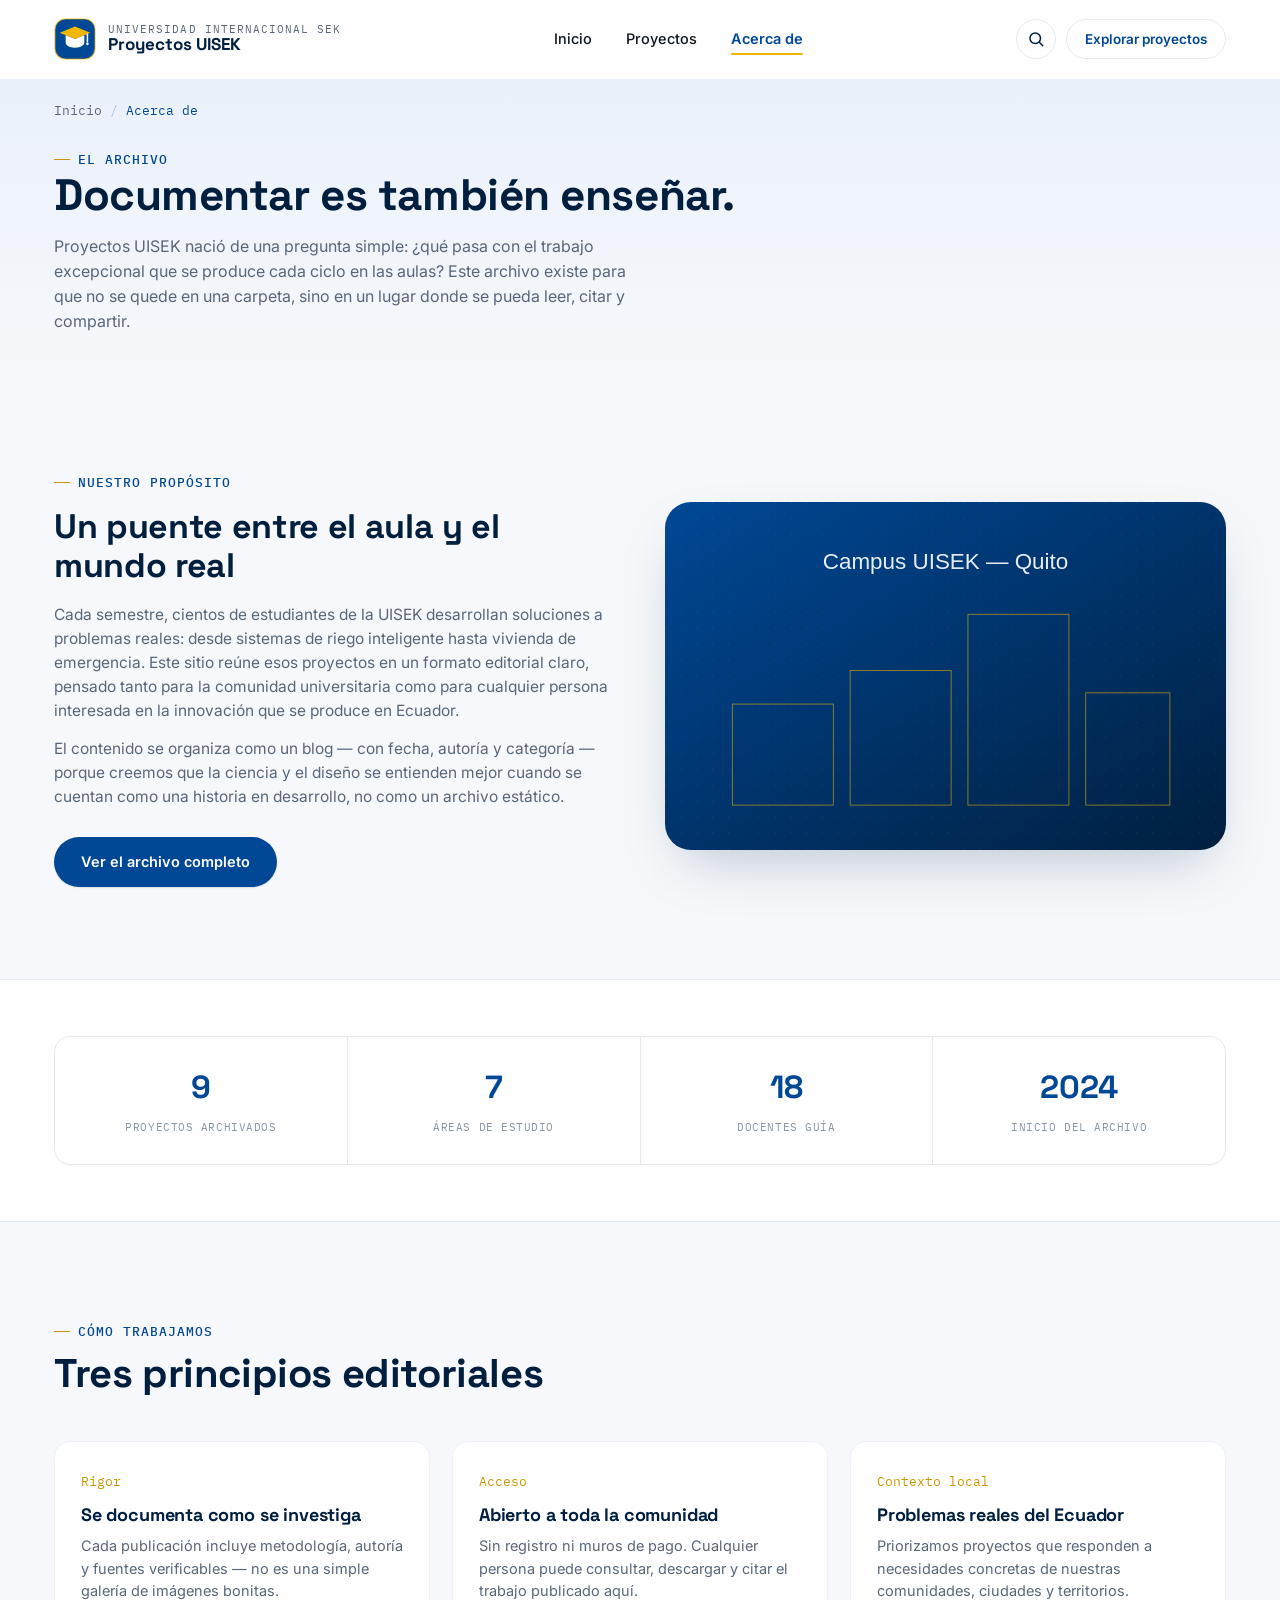
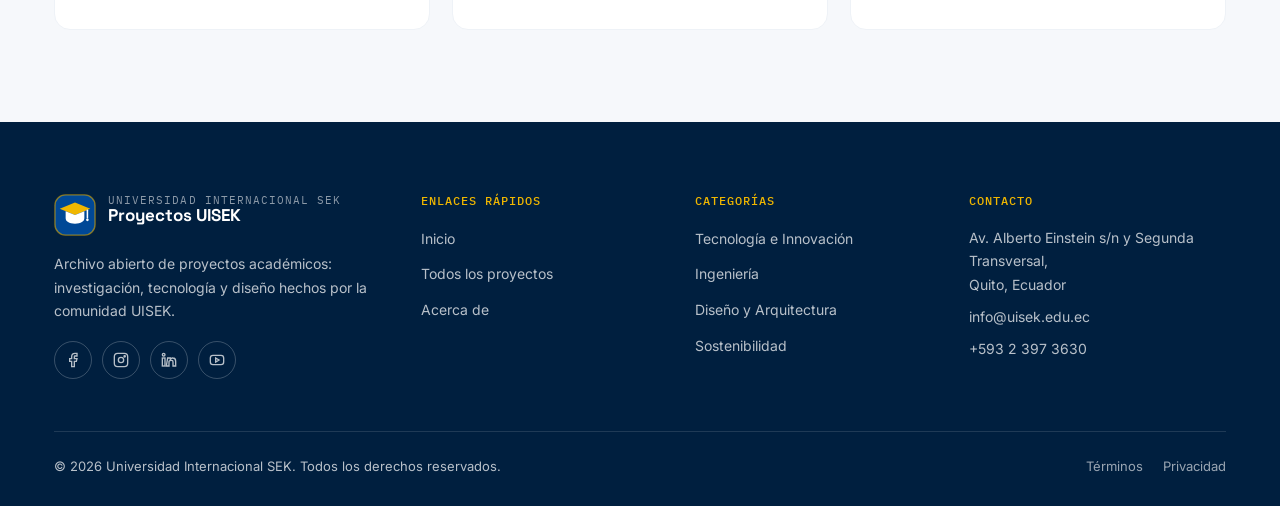
==== acerca.html @ 7deb1e03 "first commit" ====
<!DOCTYPE html>
<html lang="es">
<head>
<meta charset="UTF-8">
<meta name="viewport" content="width=device-width, initial-scale=1.0">
<title>Acerca de — Proyectos UISEK</title>
<meta name="description" content="Conoce el propósito del archivo de proyectos académicos de la Universidad Internacional SEK.">
<link rel="icon" href="assets/icons/logo-uisek.svg" type="image/svg+xml">
<link rel="stylesheet" href="css/styles.css">
</head>
<body data-page="acerca">

<header class="site-header">
  <div class="container header-inner">
    <a class="brand" href="index.html">
      <img src="assets/icons/logo-uisek.svg" alt="Universidad Internacional SEK">
      <span class="brand-text">
        <span class="uni">Universidad Internacional SEK</span>
        <span class="site">Proyectos UISEK</span>
      </span>
    </a>
    <nav class="main-nav" aria-label="Navegación principal">
      <a href="index.html" data-page="inicio">Inicio</a>
      <a href="proyectos.html" data-page="proyectos">Proyectos</a>
      <a href="acerca.html" data-page="acerca">Acerca de</a>
      <!-- <a href="contacto.html" data-page="contacto">Contacto</a> -->
    </nav>
    <div class="header-actions">
      <button class="icon-btn search-toggle" aria-label="Buscar proyectos">
        <svg viewBox="0 0 24 24" fill="none" stroke="currentColor" stroke-width="2" stroke-linecap="round" stroke-linejoin="round"><circle cx="11" cy="11" r="7"/><path d="m21 21-4.3-4.3"/></svg>
      </button>
      <a class="btn btn-outline btn-sm" href="proyectos.html">Explorar proyectos</a>
      <button class="nav-toggle" aria-label="Abrir menú" aria-expanded="false"><span></span><span></span><span></span></button>
    </div>
  </div>
  <div class="search-flyout">
    <div class="container">
      <form>
        <div class="search-field">
          <svg viewBox="0 0 24 24" fill="none" stroke="currentColor" stroke-width="2" stroke-linecap="round" stroke-linejoin="round"><circle cx="11" cy="11" r="7"/><path d="m21 21-4.3-4.3"/></svg>
          <input type="search" placeholder="Buscar proyectos, categorías, autores…" aria-label="Buscar proyectos">
          <span class="search-hint">Enter ↵</span>
        </div>
      </form>
    </div>
  </div>
</header>

<!-- <div class="mobile-drawer" aria-label="Menú móvil">
  <a href="index.html" data-page="inicio">Inicio</a>
  <a href="proyectos.html" data-page="proyectos">Proyectos</a>
  <a href="acerca.html" data-page="acerca">Acerca de</a>
  <a href="contacto.html" data-page="contacto">Contacto</a>
  <a class="btn btn-primary btn-block" href="proyectos.html">Explorar proyectos</a>
</div> -->

<main>
  <section class="page-hero">
    <div class="container">
      <nav class="breadcrumb"><a href="index.html">Inicio</a><span class="sep">/</span><span class="current">Acerca de</span></nav>
      <span class="eyebrow">El archivo</span>
      <h1>Documentar es también enseñar.</h1>
      <p>Proyectos UISEK nació de una pregunta simple: ¿qué pasa con el trabajo excepcional que se produce cada ciclo en las aulas? Este archivo existe para que no se quede en una carpeta, sino en un lugar donde se pueda leer, citar y compartir.</p>
    </div>
  </section>

  <section class="section">
    <div class="container about-hero">
      <div>
        <span class="eyebrow">Nuestro propósito</span>
        <h2 style="font-size: clamp(26px,3vw,34px); margin-top:14px;">Un puente entre el aula y el mundo real</h2>
        <p style="color:var(--slate); margin-top:18px; font-size:15.5px;">Cada semestre, cientos de estudiantes de la UISEK desarrollan soluciones a problemas reales: desde sistemas de riego inteligente hasta vivienda de emergencia. Este sitio reúne esos proyectos en un formato editorial claro, pensado tanto para la comunidad universitaria como para cualquier persona interesada en la innovación que se produce en Ecuador.</p>
        <p style="color:var(--slate); margin-top:14px; font-size:15.5px;">El contenido se organiza como un blog — con fecha, autoría y categoría — porque creemos que la ciencia y el diseño se entienden mejor cuando se cuentan como una historia en desarrollo, no como un archivo estático.</p>
        <div class="hero-actions" style="margin-top:28px;">
          <a class="btn btn-primary" href="proyectos.html">Ver el archivo completo</a>
          <!-- <a class="btn btn-outline" href="contacto.html">Publicar un proyecto</a> -->
        </div>
      </div>
      <img src="assets/img/about-campus.svg" alt="Ilustración del campus de la Universidad Internacional SEK en Quito">
    </div>
  </section>

  <section class="section section--tight" style="background:#fff; border-top:1px solid var(--line); border-bottom:1px solid var(--line);">
    <div class="container">
      <div class="stat-strip">
        <div><strong id="ac-total">—</strong><span>Proyectos archivados</span></div>
        <div><strong id="ac-categorias">—</strong><span>Áreas de estudio</span></div>
        <div><strong>18</strong><span>Docentes guía</span></div>
        <div><strong>2024</strong><span>Inicio del archivo</span></div>
      </div>
    </div>
  </section>

  <section class="section">
    <div class="container">
      <div class="section-head">
        <div>
          <span class="eyebrow">Cómo trabajamos</span>
          <h2>Tres principios editoriales</h2>
        </div>
      </div>
      <div class="value-grid">
        <div class="value-card">
          <span class="num">Rigor</span>
          <h3>Se documenta como se investiga</h3>
          <p>Cada publicación incluye metodología, autoría y fuentes verificables — no es una simple galería de imágenes bonitas.</p>
        </div>
        <div class="value-card">
          <span class="num">Acceso</span>
          <h3>Abierto a toda la comunidad</h3>
          <p>Sin registro ni muros de pago. Cualquier persona puede consultar, descargar y citar el trabajo publicado aquí.</p>
        </div>
        <div class="value-card">
          <span class="num">Contexto local</span>
          <h3>Problemas reales del Ecuador</h3>
          <p>Priorizamos proyectos que responden a necesidades concretas de nuestras comunidades, ciudades y territorios.</p>
        </div>
      </div>
    </div>
  </section>

  <!-- <section class="section section--tight">
    <div class="container">
      <div class="cta-band">
        <div>
          <h2>¿Eres docente y quieres postular el trabajo de tu curso?</h2>
          <p>Escríbenos con el nombre del proyecto, la carrera y un breve resumen. Nuestro equipo editorial se pondrá en contacto contigo.</p>
        </div>
        <a class="btn btn-accent" href="contacto.html">Ir a contacto <svg viewBox="0 0 24 24" fill="none" stroke="currentColor" stroke-width="2" stroke-linecap="round" stroke-linejoin="round"><path d="M5 12h14M13 6l6 6-6 6"/></svg></a>
      </div>
    </div>
  </section> -->
</main>

<footer class="site-footer">
  <div class="container">
    <div class="footer-grid">
      <div class="footer-col">
        <div class="footer-brand">
          <img src="assets/icons/logo-uisek.svg" alt="Universidad Internacional SEK" width="42" height="42">
          <span class="brand-text">
            <span class="uni">Universidad Internacional SEK</span>
            <span class="site">Proyectos UISEK</span>
          </span>
        </div>
        <p>Archivo abierto de proyectos académicos: investigación, tecnología y diseño hechos por la comunidad UISEK.</p>
        <div class="social-row">
          <a href="#" aria-label="Facebook"><svg viewBox="0 0 24 24" fill="none" stroke="currentColor" stroke-width="2"><path d="M18 2h-3a5 5 0 0 0-5 5v3H7v4h3v8h4v-8h3l1-4h-4V7a1 1 0 0 1 1-1h3z"/></svg></a>
          <a href="#" aria-label="Instagram"><svg viewBox="0 0 24 24" fill="none" stroke="currentColor" stroke-width="2"><rect x="2" y="2" width="20" height="20" rx="5"/><circle cx="12" cy="12" r="4"/><circle cx="17.5" cy="6.5" r="1"/></svg></a>
          <a href="#" aria-label="LinkedIn"><svg viewBox="0 0 24 24" fill="none" stroke="currentColor" stroke-width="2"><rect x="2" y="9" width="4" height="12"/><circle cx="4" cy="4" r="2"/><path d="M10 9h4v2a4 4 0 0 1 4-2c3 0 4 2 4 5v7h-4v-6c0-1.5-.5-2.5-2-2.5S12 12.5 12 14v7h-4z"/></svg></a>
          <a href="#" aria-label="YouTube"><svg viewBox="0 0 24 24" fill="none" stroke="currentColor" stroke-width="2"><rect x="2" y="5" width="20" height="14" rx="4"/><path d="M10 9l5 3-5 3z"/></svg></a>
        </div>
      </div>
      <div class="footer-col">
        <h4>Enlaces rápidos</h4>
        <ul>
          <li><a href="index.html">Inicio</a></li>
          <li><a href="proyectos.html">Todos los proyectos</a></li>
          <li><a href="acerca.html">Acerca de</a></li>
          <!-- <li><a href="contacto.html">Contacto</a></li> -->
        </ul>
      </div>
      <div class="footer-col">
        <h4>Categorías</h4>
        <ul>
          <li><a href="proyectos.html?categoria=tecnologia">Tecnología e Innovación</a></li>
          <li><a href="proyectos.html?categoria=ingenieria">Ingeniería</a></li>
          <li><a href="proyectos.html?categoria=diseno">Diseño y Arquitectura</a></li>
          <li><a href="proyectos.html?categoria=sostenibilidad">Sostenibilidad</a></li>
        </ul>
      </div>
      <div class="footer-col">
        <h4>Contacto</h4>
        <p>Av. Alberto Einstein s/n y Segunda Transversal,<br>Quito, Ecuador</p>
        <p>info@uisek.edu.ec</p>
        <p>+593 2 397 3630</p>
      </div>
    </div>
    <div class="footer-bottom">
      <span>© <span class="current-year">2026</span> Universidad Internacional SEK. Todos los derechos reservados.</span>
      <div class="footer-legal">
        <a href="#">Términos</a>
        <a href="#">Privacidad</a>
      </div>
    </div>
  </div>
</footer>

<script src="js/utils.js"></script>
<script src="js/layout.js"></script>
<script>
(async function(){
  try{
    const [proyectos, categorias] = await Promise.all([cargarDatos('proyectos'), cargarDatos('categorias')]);
    document.getElementById('ac-total').textContent = proyectos.length;
    document.getElementById('ac-categorias').textContent = categorias.length;
  }catch(e){ console.error(e); }
})();
</script>
</body>
</html>
---- css/styles.css ----
/* ==========================================================================
   UISEK · Blog de Proyectos — Sistema de diseño
   ========================================================================== */

@import url('https://fonts.googleapis.com/css2?family=Space+Grotesk:wght@500;600;700&family=Inter:wght@400;500;600;700&family=IBM+Plex+Mono:wght@400;500&display=swap');

:root{
  /* Color institucional */
  --blue:        #004896;
  --blue-dark:   #00305e;
  --blue-darker: #001f3f;
  --blue-tint:   #eaf1fb;
  --blue-tint-2: #dbe8fa;
  --yellow:      #f0b700;
  --yellow-dark: #c99600;

  /* Neutros */
  --ink:      #10161d;
  --slate:    #59677a;
  --slate-2:  #8896a6;
  --line:     #e4e9f0;
  --line-2:   #eef2f7;
  --bg:       #f6f8fb;
  --surface:  #ffffff;

  /* Tipografía */
  --font-display: 'Space Grotesk', 'Segoe UI', sans-serif;
  --font-body: 'Inter', 'Segoe UI', sans-serif;
  --font-mono: 'IBM Plex Mono', ui-monospace, monospace;

  /* Layout */
  --container: 1220px;
  --radius-sm: 10px;
  --radius: 16px;
  --radius-lg: 26px;
  --header-h: 78px;

  /* Sombras */
  --shadow-sm: 0 1px 2px rgba(16,22,29,0.06), 0 1px 1px rgba(16,22,29,0.04);
  --shadow-md: 0 10px 30px -12px rgba(0,42,87,0.18);
  --shadow-lg: 0 24px 60px -20px rgba(0,42,87,0.28);

  --ease: cubic-bezier(.22,.68,0,1);
}

/* ---------- Reset ---------- */
*, *::before, *::after{ box-sizing: border-box; }
html{ scroll-behavior: smooth; }
body{
  margin:0;
  font-family: var(--font-body);
  color: var(--ink);
  background: var(--bg);
  -webkit-font-smoothing: antialiased;
  line-height: 1.55;
}
img{ max-width:100%; display:block; }
a{ color: inherit; text-decoration:none; }
ul{ margin:0; padding:0; list-style:none; }
button{ font-family:inherit; cursor:pointer; }
h1,h2,h3,h4{
  font-family: var(--font-display);
  color: var(--blue-darker);
  line-height:1.15;
  margin:0;
  letter-spacing: -0.01em;
}
p{ margin:0; }
input, textarea, select{ font-family:inherit; font-size:inherit; }

@media (prefers-reduced-motion: reduce){
  html{ scroll-behavior:auto; }
  *, *::before, *::after{ animation-duration: .001ms !important; transition-duration: .001ms !important; }
}

/* ---------- Utilidades ---------- */
.container{
  width:100%;
  max-width: var(--container);
  margin-inline:auto;
  padding-inline: 24px;
}
.eyebrow{
  display:inline-flex;
  align-items:center;
  gap:8px;
  font-family: var(--font-mono);
  font-size: 12.5px;
  letter-spacing: 0.08em;
  text-transform: uppercase;
  color: var(--blue);
  font-weight:500;
}
.eyebrow::before{
  content:"";
  width:16px; height:1px;
  background: var(--yellow-dark);
}
.section{ padding: 92px 0; }
.section--tight{ padding: 56px 0; }
.section-head{
  display:flex;
  align-items:flex-end;
  justify-content:space-between;
  gap:24px;
  margin-bottom: 44px;
  flex-wrap:wrap;
}
.section-head h2{ font-size: clamp(28px, 3.4vw, 40px); margin-top:10px; }
.section-head .lead{ color: var(--slate); max-width: 46ch; margin-top:10px; font-size:15.5px; }
.sr-only{
  position:absolute; width:1px; height:1px; padding:0; margin:-1px;
  overflow:hidden; clip:rect(0,0,0,0); white-space:nowrap; border:0;
}
:focus-visible{ outline: 2.5px solid var(--yellow-dark); outline-offset: 3px; border-radius: 4px; }

/* ---------- Botones ---------- */
.btn{
  display:inline-flex;
  align-items:center;
  justify-content:center;
  gap:9px;
  padding: 13px 26px;
  border-radius: 999px;
  font-weight:600;
  font-size: 14.5px;
  border: 1.5px solid transparent;
  transition: transform .28s var(--ease), box-shadow .28s var(--ease), background .22s, color .22s, border-color .22s;
  white-space:nowrap;
}
.btn svg{ width:16px; height:16px; flex-shrink:0; transition: transform .28s var(--ease); }
.btn-primary{ background: var(--blue); color:#fff; box-shadow: var(--shadow-sm); }
.btn-primary:hover{ background: var(--blue-dark); transform: translateY(-2px); box-shadow: var(--shadow-md); }
.btn-accent{ background: var(--yellow); color: var(--blue-darker); }
.btn-accent:hover{ background: var(--yellow-dark); transform: translateY(-2px); box-shadow: 0 14px 30px -14px rgba(240,183,0,.55); }
.btn-outline{ background: transparent; color: var(--blue); border-color: var(--line); }
.btn-outline:hover{ border-color: var(--blue); background: var(--blue-tint); transform: translateY(-2px); }
.btn-ghost{ background: rgba(255,255,255,.08); color:#fff; border-color: rgba(255,255,255,.35); }
.btn-ghost:hover{ background: rgba(255,255,255,.16); border-color:#fff; }
.btn-sm{ padding: 9px 18px; font-size:13.5px; }
.btn-block{ width:100%; }
.btn:hover svg{ transform: translateX(3px); }

/* ==========================================================================
   HEADER
   ========================================================================== */
.site-header{
  position: sticky;
  top:0;
  z-index: 200;
  background: rgba(255,255,255,0.86);
  backdrop-filter: blur(14px) saturate(140%);
  -webkit-backdrop-filter: blur(14px) saturate(140%);
  border-bottom: 1px solid transparent;
  transition: box-shadow .3s var(--ease), border-color .3s var(--ease), background .3s;
}
.site-header.is-scrolled{
  box-shadow: 0 8px 30px -18px rgba(0,20,45,0.35);
  border-bottom-color: var(--line);
}
.header-inner{
  height: var(--header-h);
  display:flex;
  align-items:center;
  justify-content:space-between;
  gap: 20px;
}
.brand{ display:flex; align-items:center; gap:12px; flex-shrink:0; }
.brand img{ width:42px; height:42px; }
.brand-text{ display:flex; flex-direction:column; line-height:1.15; }
.brand-text .uni{
  font-family: var(--font-mono);
  font-size: 10.5px;
  letter-spacing: 0.1em;
  text-transform: uppercase;
  color: var(--slate);
}
.brand-text .site{
  font-family: var(--font-display);
  font-weight:700;
  font-size: 17px;
  color: var(--blue-darker);
}

.main-nav{ display:flex; align-items:center; gap: 2px; }
.main-nav a{
  position:relative;
  padding: 10px 16px;
  font-size: 14.5px;
  font-weight:500;
  color: var(--ink);
  border-radius: 999px;
  transition: color .2s, background .2s;
}
.main-nav a:hover{ background: var(--blue-tint); color: var(--blue); }
.main-nav a.active{ color: var(--blue); font-weight:600; }
.main-nav a.active::after{
  content:"";
  position:absolute;
  left:16px; right:16px; bottom:5px;
  height:2px;
  background: var(--yellow);
  border-radius: 2px;
}

.header-actions{ display:flex; align-items:center; gap:10px; }
.icon-btn{
  width:40px; height:40px;
  display:flex; align-items:center; justify-content:center;
  border-radius:50%;
  border: 1.5px solid var(--line);
  color: var(--blue-darker);
  background: #fff;
  transition: border-color .2s, background .2s, transform .2s;
}
.icon-btn:hover{ border-color: var(--blue); background: var(--blue-tint); transform: translateY(-1px); }
.icon-btn svg{ width:18px; height:18px; }

.nav-toggle{
  display:none;
  width:42px; height:42px;
  border-radius:12px;
  border:1.5px solid var(--line);
  background:#fff;
  align-items:center; justify-content:center;
  flex-direction:column; gap:4px;
}
.nav-toggle span{ width:19px; height:2px; background: var(--blue-darker); border-radius:2px; transition: transform .25s var(--ease), opacity .2s; }
.nav-toggle.is-open span:nth-child(1){ transform: translateY(6px) rotate(45deg); }
.nav-toggle.is-open span:nth-child(2){ opacity:0; }
.nav-toggle.is-open span:nth-child(3){ transform: translateY(-6px) rotate(-45deg); }

/* Barra de búsqueda desplegable */
.search-flyout{
  position:absolute;
  top: 100%; left:0; right:0;
  background:#fff;
  border-bottom: 1px solid var(--line);
  box-shadow: 0 20px 40px -20px rgba(0,20,45,.3);
  padding: 18px 0;
  transform: translateY(-8px);
  opacity:0;
  pointer-events:none;
  transition: transform .25s var(--ease), opacity .2s;
}
.search-flyout.is-open{ transform: translateY(0); opacity:1; pointer-events:auto; }
.search-field{
  display:flex; align-items:center; gap:12px;
  border: 1.5px solid var(--line);
  border-radius: 999px;
  padding: 10px 20px;
  background: var(--bg);
}
.search-field svg{ width:18px; height:18px; color: var(--slate); flex-shrink:0; }
.search-field input{
  border:0; background:transparent; width:100%; font-size:15px; color: var(--ink); outline:none;
}
.search-hint{ font-family: var(--font-mono); font-size:11px; color: var(--slate-2); padding: 2px 8px; border:1px solid var(--line); border-radius:6px; }

/* ==========================================================================
   HERO
   ========================================================================== */
.hero{
  position:relative;
  overflow:hidden;
  background: radial-gradient(120% 140% at 85% -10%, #0a5cb8 0%, var(--blue) 42%, var(--blue-darker) 100%);
  padding: 76px 0 0;
  color:#fff;
}
.hero-blueprint{
  position:absolute; inset:0;
  background-image:
    linear-gradient(rgba(255,255,255,.06) 1px, transparent 1px),
    linear-gradient(90deg, rgba(255,255,255,.06) 1px, transparent 1px);
  background-size: 42px 42px;
  mask-image: linear-gradient(to bottom, black, transparent 90%);
  -webkit-mask-image: linear-gradient(to bottom, black, transparent 90%);
}
.hero-inner{
  position:relative;
  display:grid;
  grid-template-columns: 1.05fr 0.8fr;
  gap: 40px;
  align-items:center;
  padding-bottom: 60px;
}
.hero-copy .eyebrow{ color: var(--yellow); }
.hero-copy .eyebrow::before{ background: var(--yellow); }
.hero-copy h1{
  color:#fff;
  font-size: clamp(34px, 4.6vw, 56px);
  margin-top: 16px;
  max-width: 15ch;
}
.hero-copy p{
  color: rgba(255,255,255,.82);
  font-size: 17px;
  max-width: 48ch;
  margin-top: 20px;
}
.hero-actions{ display:flex; gap:14px; margin-top: 32px; flex-wrap:wrap; }

.hero-stats{
  display:grid;
  grid-template-columns: repeat(3, 1fr);
  gap:1px;
  background: rgba(255,255,255,.16);
  border: 1px solid rgba(255,255,255,.18);
  border-radius: var(--radius);
  overflow:hidden;
  margin-top: 48px;
  max-width: 560px;
}
.hero-stats div{ background: rgba(255,255,255,.05); padding: 18px 20px; }
.hero-stats strong{ display:block; font-family: var(--font-display); font-size: 26px; color:#fff; }
.hero-stats span{ font-family: var(--font-mono); font-size: 11px; letter-spacing:.05em; text-transform:uppercase; color: rgba(255,255,255,.65); }

/* Panel "ficha técnica" — elemento firma */
.hero-panel{
  position:relative;
  background: rgba(255,255,255,.06);
  border: 1px solid rgba(255,255,255,.22);
  border-radius: var(--radius-lg);
  padding: 26px;
  backdrop-filter: blur(6px);
}
.hero-panel::before, .hero-panel::after,
.corner-frame::before, .corner-frame::after{ content:none; }
.spec-card{
  position:relative;
  background: var(--blue-darker);
  border-radius: var(--radius);
  padding: 22px;
  overflow:hidden;
}
.spec-card .corner{
  position:absolute; width:18px; height:18px;
  border-color: var(--yellow);
}
.corner-tl{ top:10px; left:10px; border-top:2px solid; border-left:2px solid; }
.corner-br{ bottom:10px; right:10px; border-bottom:2px solid; border-right:2px solid; }
.spec-card img{ border-radius: 10px; margin-bottom:16px; aspect-ratio: 4/3; object-fit:cover; }
.spec-card .spec-label{ font-family: var(--font-mono); font-size:11px; letter-spacing:.08em; text-transform:uppercase; color: var(--yellow); }
.spec-card h3{ color:#fff; font-size:19px; margin-top:8px; }
.spec-card .spec-meta{ display:flex; gap:14px; margin-top:14px; font-family: var(--font-mono); font-size:11.5px; color: rgba(255,255,255,.62); }

/* ==========================================================================
   TARJETAS DE PROYECTO
   ========================================================================== */
.card-grid{
  display:grid;
  grid-template-columns: repeat(3, 1fr);
  gap: 26px;
}
.project-card{
  position:relative;
  background: var(--surface);
  border-radius: var(--radius);
  border: 1px solid var(--line-2);
  overflow:hidden;
  box-shadow: var(--shadow-sm);
  transition: transform .35s var(--ease), box-shadow .35s var(--ease), border-color .35s;
  display:flex;
  flex-direction:column;
}
.project-card:hover{ transform: translateY(-6px); box-shadow: var(--shadow-lg); border-color: var(--blue-tint-2); }
.card-media{ position:relative; aspect-ratio: 3/2; overflow:hidden; background: var(--blue-tint); }
.card-media img{ width:100%; height:100%; object-fit:cover; transition: transform .5s var(--ease); }
.project-card:hover .card-media img{ transform: scale(1.06); }
.card-corners{ position:absolute; inset:10px; pointer-events:none; opacity:0; transition: opacity .3s var(--ease); }
.project-card:hover .card-corners{ opacity:1; }
.card-corners i{ position:absolute; width:16px; height:16px; border-color:#fff; }
.card-corners i:nth-child(1){ top:0; left:0; border-top:2px solid; border-left:2px solid; }
.card-corners i:nth-child(2){ top:0; right:0; border-top:2px solid; border-right:2px solid; }
.card-corners i:nth-child(3){ bottom:0; left:0; border-bottom:2px solid; border-left:2px solid; }
.card-corners i:nth-child(4){ bottom:0; right:0; border-bottom:2px solid; border-right:2px solid; }
.card-cat{
  position:absolute; top:14px; left:14px;
  font-family: var(--font-mono);
  font-size:11px; letter-spacing:.05em; text-transform:uppercase;
  background: rgba(0,20,45,.65);
  backdrop-filter: blur(4px);
  color:#fff;
  padding:6px 12px;
  border-radius: 999px;
}
.card-body{ padding: 22px 22px 24px; display:flex; flex-direction:column; gap:12px; flex:1; }
.card-meta{
  display:flex; align-items:center; gap:10px;
  font-family: var(--font-mono); font-size:11.5px; color: var(--slate-2);
}
.card-meta .dot{ width:3px; height:3px; border-radius:50%; background: var(--slate-2); }
.card-body h3{ font-size: 19px; }
.card-body p{ color: var(--slate); font-size: 14.5px; flex:1; }
.card-foot{ display:flex; align-items:center; justify-content:space-between; margin-top:6px; padding-top:16px; border-top:1px dashed var(--line); }
.card-link{
  display:inline-flex; align-items:center; gap:7px;
  font-weight:600; font-size:14px; color: var(--blue);
}
.card-link svg{ width:15px; height:15px; transition: transform .25s var(--ease); }
.project-card:hover .card-link svg{ transform: translateX(4px); }
.card-tags{ display:flex; gap:6px; flex-wrap:wrap; }
.tag{
  font-family: var(--font-mono); font-size:10.5px; color: var(--blue);
  background: var(--blue-tint); padding: 3px 9px; border-radius:6px;
}

/* Tarjeta compacta (publicaciones recientes) */
.post-row{
  display:grid;
  grid-template-columns: 130px 1fr auto;
  gap: 22px;
  align-items:center;
  padding: 18px;
  background:#fff;
  border:1px solid var(--line-2);
  border-radius: var(--radius);
  transition: transform .3s var(--ease), box-shadow .3s var(--ease), border-color .3s;
}
.post-row:hover{ transform: translateX(4px); box-shadow: var(--shadow-md); border-color: var(--blue-tint-2); }
.post-row .thumb{ width:130px; aspect-ratio:4/3; border-radius:12px; overflow:hidden; background:var(--blue-tint); }
.post-row .thumb img{ width:100%; height:100%; object-fit:cover; }
.post-row h3{ font-size:17px; }
.post-row p{ color: var(--slate); font-size:13.5px; margin-top:6px; }
.post-list{ display:flex; flex-direction:column; gap:16px; }
.post-row .go{ width:38px; height:38px; border-radius:50%; border:1.5px solid var(--line); display:flex; align-items:center; justify-content:center; transition: background .25s, border-color .25s, transform .25s; }
.post-row .go svg{ width:15px; height:15px; }
.post-row:hover .go{ background: var(--blue); border-color: var(--blue); color:#fff; transform: rotate(45deg); }

/* ==========================================================================
   CATEGORÍAS / FILTROS
   ========================================================================== */
.category-grid{
  display:grid;
  grid-template-columns: repeat(6, 1fr);
  gap: 14px;
}
.category-card{
  padding: 22px 16px;
  background:#fff;
  border: 1px solid var(--line-2);
  border-radius: var(--radius);
  text-align:center;
  transition: transform .3s var(--ease), box-shadow .3s var(--ease), border-color .3s, background .3s;
}
.category-card .ico{
  width:42px; height:42px; margin:0 auto 12px;
  border-radius:50%;
  display:flex; align-items:center; justify-content:center;
  background: var(--blue-tint); color: var(--blue);
  font-size:17px;
}
.category-card strong{ display:block; font-size:13.5px; font-weight:600; color: var(--blue-darker); }
.category-card span{ display:block; font-family: var(--font-mono); font-size:11px; color: var(--slate-2); margin-top:4px; }
.category-card:hover{ transform: translateY(-4px); box-shadow: var(--shadow-md); border-color: var(--blue); background: var(--blue-tint); }

.filter-bar{
  display:flex;
  align-items:center;
  gap: 10px;
  flex-wrap:wrap;
  padding-bottom: 20px;
  margin-bottom: 34px;
  border-bottom: 1px solid var(--line);
}
.filter-chip{
  font-family: var(--font-mono);
  font-size: 12.5px;
  padding: 9px 17px;
  border-radius: 999px;
  border: 1.5px solid var(--line);
  color: var(--slate);
  background:#fff;
  transition: all .2s var(--ease);
}
.filter-chip:hover{ border-color: var(--blue); color: var(--blue); }
.filter-chip.active{ background: var(--blue); border-color: var(--blue); color:#fff; }
.filter-count{ margin-left: auto; font-family: var(--font-mono); font-size:12.5px; color: var(--slate-2); }

.toolbar{
  display:flex; align-items:center; gap:16px; flex-wrap:wrap;
  margin-bottom: 24px;
}
.toolbar .search-field{ flex:1; min-width:240px; }

/* ==========================================================================
   FOOTER
   ========================================================================== */
.site-footer{
  background: var(--blue-darker);
  color: rgba(255,255,255,.72);
  padding-top: 72px;
}
.footer-grid{
  display:grid;
  grid-template-columns: 1.4fr 1fr 1fr 1.1fr;
  gap: 40px;
  padding-bottom: 52px;
  border-bottom: 1px solid rgba(255,255,255,.12);
}
.footer-brand{ display:flex; gap:12px; margin-bottom:16px; }
.footer-brand .brand-text .uni{ color: rgba(255,255,255,.55); }
.footer-brand .brand-text .site{ color:#fff; }
.footer-col h4{
  font-family: var(--font-mono); text-transform:uppercase; letter-spacing:.08em;
  font-size:12px; color: var(--yellow); margin-bottom:18px; font-weight:500;
}
.footer-col ul{ display:flex; flex-direction:column; gap:11px; }
.footer-col a{ font-size:14px; transition: color .2s, padding-left .2s; }
.footer-col a:hover{ color:#fff; padding-left:4px; }
.footer-col p{ font-size:14px; margin-bottom: 8px; line-height:1.7; }
.social-row{ display:flex; gap:10px; margin-top:18px; }
.social-row a{
  width:38px; height:38px; border-radius:50%;
  display:flex; align-items:center; justify-content:center;
  border: 1px solid rgba(255,255,255,.22);
  transition: background .2s, border-color .2s, transform .2s;
}
.social-row a:hover{ background: var(--yellow); border-color: var(--yellow); color: var(--blue-darker); transform: translateY(-3px); }
.social-row svg{ width:16px; height:16px; }
.footer-bottom{
  display:flex; justify-content:space-between; align-items:center;
  padding: 24px 0 30px;
  font-size: 13px;
  flex-wrap:wrap;
  gap:10px;
}
.footer-bottom a{ color: rgba(255,255,255,.6); }
.footer-bottom a:hover{ color:#fff; }
.footer-legal{ display:flex; gap:20px; }

/* ==========================================================================
   BREADCRUMB
   ========================================================================== */
.breadcrumb{
  display:flex; align-items:center; gap:8px; flex-wrap:wrap;
  font-family: var(--font-mono);
  font-size: 12.5px;
  color: var(--slate-2);
  padding: 22px 0;
}
.breadcrumb a{ color: var(--slate); transition: color .2s; }
.breadcrumb a:hover{ color: var(--blue); }
.breadcrumb .sep{ opacity:.5; }
.breadcrumb .current{ color: var(--blue); }

/* ==========================================================================
   PÁGINA INTERNA — encabezado de sección con fondo
   ========================================================================== */
.page-hero{
  background: linear-gradient(180deg, var(--blue-tint) 0%, var(--bg) 100%);
  padding-bottom: 40px;
}
.page-hero h1{ font-size: clamp(30px, 4vw, 44px); }
.page-hero p{ color: var(--slate); max-width: 60ch; margin-top:14px; font-size:16px; }

/* ==========================================================================
   DETALLE DE PROYECTO
   ========================================================================== */
.project-hero{
  display:grid;
  grid-template-columns: 1fr;
  gap: 30px;
}
.project-cover{ border-radius: var(--radius-lg); overflow:hidden; aspect-ratio: 16/7; box-shadow: var(--shadow-md); }
.project-cover img{ width:100%; height:100%; object-fit:cover; }
.project-title-block{ max-width: 900px; }
.project-title-block h1{ font-size: clamp(28px, 4vw, 42px); margin-top:14px; }
.project-title-block .lead{ color: var(--slate); font-size:16.5px; margin-top:16px; max-width: 68ch; }
.meta-row{ display:flex; flex-wrap:wrap; gap: 10px 26px; margin-top:22px; }
.meta-item{ display:flex; flex-direction:column; gap:3px; }
.meta-item .k{ font-family: var(--font-mono); font-size:10.5px; letter-spacing:.06em; text-transform:uppercase; color: var(--slate-2); }
.meta-item .v{ font-size:14px; font-weight:600; color: var(--blue-darker); }

.project-layout{
  display:grid;
  grid-template-columns: 1fr 300px;
  gap: 56px;
  align-items:start;
  margin-top: 56px;
}
.project-body h2{ font-size:24px; margin-top:44px; margin-bottom:16px; }
.project-body h2:first-child{ margin-top:0; }
.project-body p{ color: var(--slate); font-size: 16px; margin-bottom: 16px; }
.project-body p:last-child{ margin-bottom:0; }

.gallery-grid{
  display:grid;
  grid-template-columns: repeat(3, 1fr);
  gap: 14px;
}
.gallery-grid figure{ margin:0; border-radius: var(--radius); overflow:hidden; aspect-ratio:4/3; cursor:zoom-in; position:relative; }
.gallery-grid img{ width:100%; height:100%; object-fit:cover; transition: transform .4s var(--ease); }
.gallery-grid figure:hover img{ transform: scale(1.07); }

.video-embed{
  position:relative; width:100%; aspect-ratio: 16/9;
  border-radius: var(--radius); overflow:hidden; background:#000; box-shadow: var(--shadow-md);
  margin-bottom: 18px;
}
.video-embed iframe{ position:absolute; inset:0; width:100%; height:100%; border:0; }
.video-caption{ font-size:13.5px; color: var(--slate); margin: -6px 0 22px; font-family: var(--font-mono); }

.video-player{
    margin: 25px 0;
}

.video-player video{
    width:100%;
    border-radius:18px;
    display:block;
    background:#000;
    box-shadow:0 10px 30px rgba(0,0,0,.15);
}

.video-caption{
    margin-top:10px;
    text-align:center;
    color:#666;
    font-size:.95rem;
}

.doc-list{ display:flex; flex-direction:column; gap:12px; }
.doc-item{
  display:flex; align-items:center; gap:14px;
  padding: 16px 18px;
  background:#fff; border:1px solid var(--line-2); border-radius: var(--radius);
  transition: border-color .25s, box-shadow .25s, transform .25s;
}
.doc-item:hover{ border-color: var(--blue-tint-2); box-shadow: var(--shadow-sm); transform: translateX(3px); }
.doc-icon{
  width:44px; height:44px; border-radius:12px; flex-shrink:0;
  background: var(--blue-tint); color: var(--blue);
  display:flex; align-items:center; justify-content:center;
}
.doc-icon svg{ width:20px; height:20px; }
.doc-info{ flex:1; min-width:0; }
.doc-info strong{ display:block; font-size:14.5px; color: var(--blue-darker); }
.doc-info span{ font-family: var(--font-mono); font-size:11.5px; color: var(--slate-2); }

.tags-block{ display:flex; gap:8px; flex-wrap:wrap; margin-top: 10px; }

.sidebar-card{
  background:#fff; border:1px solid var(--line-2); border-radius: var(--radius);
  padding: 22px; margin-bottom: 20px;
}
.sidebar-card h4{ font-family: var(--font-mono); text-transform:uppercase; letter-spacing:.06em; font-size:11.5px; color: var(--blue); margin-bottom:16px; }
.author-row{ display:flex; align-items:center; gap:12px; margin-bottom:12px; }
.author-avatar{
  width:40px; height:40px; border-radius:50%;
  background: var(--blue); color:#fff;
  display:flex; align-items:center; justify-content:center;
  font-family: var(--font-display); font-weight:600; font-size:14px; flex-shrink:0;
}
.author-row div strong{ display:block; font-size:13.5px; color: var(--blue-darker); }
.author-row div span{ font-size:12px; color: var(--slate-2); }
.link-list{ display:flex; flex-direction:column; gap:10px; }
.link-list a{ display:flex; align-items:center; gap:8px; font-size:13.5px; color: var(--blue); font-weight:500; }
.link-list a svg{ width:14px; height:14px; }

.related-strip{ margin-top: 26px; }

/* ==========================================================================
   FORMULARIO DE CONTACTO
   ========================================================================== */
.contact-layout{
  display:grid;
  grid-template-columns: 1fr 0.85fr;
  gap: 50px;
  align-items:start;
}
.field-group{ margin-bottom: 20px; }
.field-group label{ display:block; font-size:13px; font-weight:600; color: var(--blue-darker); margin-bottom:8px; }
.field-group input, .field-group textarea, .field-group select{
  width:100%;
  padding: 13px 16px;
  border-radius: var(--radius-sm);
  border: 1.5px solid var(--line);
  background:#fff;
  font-size:14.5px;
  color: var(--ink);
  transition: border-color .2s, box-shadow .2s;
}
.field-group input:focus, .field-group textarea:focus, .field-group select:focus{
  outline:none; border-color: var(--blue); box-shadow: 0 0 0 4px var(--blue-tint);
}
.field-row{ display:grid; grid-template-columns:1fr 1fr; gap:18px; }
.form-note{ font-size:12.5px; color: var(--slate-2); margin-top:14px; }
.form-success{
  display:none;
  align-items:center; gap:12px;
  background: #eaf7ef; border:1px solid #b9e6c6; color:#1c7a3f;
  padding: 14px 18px; border-radius: var(--radius-sm); font-size:14px; margin-bottom:20px;
}
.form-success.is-visible{ display:flex; }
.form-success svg{ width:20px; height:20px; flex-shrink:0; }

.info-card{
  background: var(--blue-darker);
  color:#fff;
  border-radius: var(--radius-lg);
  padding: 34px;
  position:relative;
  overflow:hidden;
}
.info-card::before{
  content:"";
  position:absolute; inset:0;
  background-image: linear-gradient(rgba(255,255,255,.05) 1px, transparent 1px), linear-gradient(90deg, rgba(255,255,255,.05) 1px, transparent 1px);
  background-size: 30px 30px;
}
.info-card > *{ position:relative; }
.info-card h3{ color:#fff; font-size:20px; margin-bottom: 22px; }
.info-item{ display:flex; gap:14px; padding: 16px 0; border-top:1px solid rgba(255,255,255,.14); }
.info-item:first-of-type{ border-top:none; }
.info-item .ic{
  width:38px; height:38px; border-radius:10px; flex-shrink:0;
  background: rgba(255,255,255,.1); display:flex; align-items:center; justify-content:center;
}
.info-item .ic svg{ width:17px; height:17px; color: var(--yellow); }
.info-item strong{ display:block; font-size:13.5px; margin-bottom:3px; }
.info-item span, .info-item a{ font-size:13.5px; color: rgba(255,255,255,.68); }
.map-frame{
  border-radius: var(--radius); overflow:hidden; margin-top:22px; aspect-ratio: 16/10;
  border: 1px solid rgba(255,255,255,.16);
}

/* ==========================================================================
   ACERCA DE
   ========================================================================== */
.about-hero{ display:grid; grid-template-columns: 1fr 1fr; gap:50px; align-items:center; }
.about-hero img{ border-radius: var(--radius-lg); box-shadow: var(--shadow-lg); }
.value-grid{ display:grid; grid-template-columns: repeat(3,1fr); gap:22px; }
.value-card{ background:#fff; border:1px solid var(--line-2); border-radius: var(--radius); padding:26px; }
.value-card .num{ font-family: var(--font-mono); color: var(--yellow-dark); font-size:12.5px; }
.value-card h3{ font-size:18px; margin: 12px 0 10px; }
.value-card p{ color: var(--slate); font-size:14.5px; }
.stat-strip{ display:grid; grid-template-columns: repeat(4,1fr); gap:1px; background: var(--line); border-radius: var(--radius); overflow:hidden; border: 1px solid var(--line); }
.stat-strip div{ background:#fff; padding: 26px 20px; text-align:center; }
.stat-strip strong{ display:block; font-family: var(--font-display); font-size:32px; color: var(--blue); }
.stat-strip span{ font-family: var(--font-mono); font-size:11px; text-transform:uppercase; letter-spacing:.05em; color: var(--slate-2); }

/* ==========================================================================
   CTA / NEWSLETTER
   ========================================================================== */
.cta-band{
  background: var(--blue);
  border-radius: var(--radius-lg);
  padding: 56px;
  display:flex; align-items:center; justify-content:space-between; gap:30px; flex-wrap:wrap;
  position:relative; overflow:hidden;
}
.cta-band::before{
  content:""; position:absolute; inset:0;
  background-image: linear-gradient(rgba(255,255,255,.06) 1px, transparent 1px), linear-gradient(90deg, rgba(255,255,255,.06) 1px, transparent 1px);
  background-size: 34px 34px;
}
.cta-band > *{ position:relative; }
.cta-band h2{ color:#fff; font-size: clamp(24px,3vw,32px); max-width: 20ch; }
.cta-band p{ color: rgba(255,255,255,.75); margin-top:10px; max-width:44ch; }

/* ==========================================================================
   ESTADOS: vacío, carga, error
   ========================================================================== */
.state-block{
  text-align:center;
  padding: 70px 20px;
  color: var(--slate);
}
.state-block .ico{ width:56px; height:56px; margin:0 auto 18px; color: var(--slate-2); }
.state-block h3{ font-size:18px; margin-bottom:8px; color: var(--blue-darker); }
.skeleton{
  background: linear-gradient(100deg, var(--line-2) 30%, #f5f7fa 50%, var(--line-2) 70%);
  background-size: 200% 100%;
  animation: shine 1.3s infinite;
  border-radius: var(--radius);
}
@keyframes shine{ to{ background-position: -200% 0; } }

/* ==========================================================================
   LIGHTBOX
   ========================================================================== */
.lightbox{
  position:fixed; inset:0; z-index:500;
  background: rgba(6,14,26,.9);
  display:none; align-items:center; justify-content:center; padding: 30px;
}
.lightbox.is-open{ display:flex; }
.lightbox img{ max-width:min(900px,92vw); max-height:86vh; border-radius:12px; box-shadow: 0 30px 80px rgba(0,0,0,.5); }
.lightbox-close{
  position:absolute; top:24px; right:24px; width:44px; height:44px; border-radius:50%;
  background: rgba(255,255,255,.1); border:1px solid rgba(255,255,255,.3); color:#fff;
  display:flex; align-items:center; justify-content:center;
}
.lightbox-close:hover{ background: rgba(255,255,255,.2); }

/* ==========================================================================
   RESPONSIVE
   ========================================================================== */
@media (max-width: 1080px){
  .card-grid{ grid-template-columns: repeat(2,1fr); }
  .category-grid{ grid-template-columns: repeat(3,1fr); }
  .hero-inner{ grid-template-columns:1fr; }
  .hero-panel{ max-width: 420px; }
  .project-layout{ grid-template-columns: 1fr; }
  .contact-layout{ grid-template-columns: 1fr; }
  .about-hero{ grid-template-columns:1fr; }
  .footer-grid{ grid-template-columns: 1fr 1fr; }
}
@media (max-width: 860px){
  .main-nav, .header-actions .btn-outline{ display:none; }
  .nav-toggle{ display:flex; }
  .search-flyout{ display:none; }
  .mobile-drawer{
    position:fixed; inset: var(--header-h) 0 0 0; z-index:190;
    background:#fff; padding: 24px; transform: translateX(100%);
    transition: transform .32s var(--ease); overflow-y:auto;
  }
  .mobile-drawer.is-open{ transform: translateX(0); }
  .mobile-drawer a{
    display:flex; justify-content:space-between; align-items:center;
    padding: 17px 4px; font-size:17px; font-weight:600; color: var(--blue-darker);
    border-bottom:1px solid var(--line-2);
  }
  .mobile-drawer .btn{ margin-top: 24px; }
  .value-grid, .stat-strip{ grid-template-columns: 1fr 1fr; }
  .field-row{ grid-template-columns:1fr; }
}
@media (max-width: 720px){
  .card-grid{ grid-template-columns: 1fr; }
  .category-grid{ grid-template-columns: repeat(2,1fr); }
  .post-row{ grid-template-columns: 90px 1fr; }
  .post-row .go{ display:none; }
  .section{ padding: 60px 0; }
  .gallery-grid{ grid-template-columns: 1fr 1fr; }
  .cta-band{ padding: 34px 26px; flex-direction:column; align-items:flex-start; }
  .footer-grid{ grid-template-columns: 1fr; gap:34px; }
  .footer-bottom{ flex-direction:column; align-items:flex-start; }
}
@media (max-width: 480px){
  .gallery-grid{ grid-template-columns: 1fr; }
  .stat-strip{ grid-template-columns: 1fr 1fr; }
  .value-grid{ grid-template-columns: 1fr; }
}
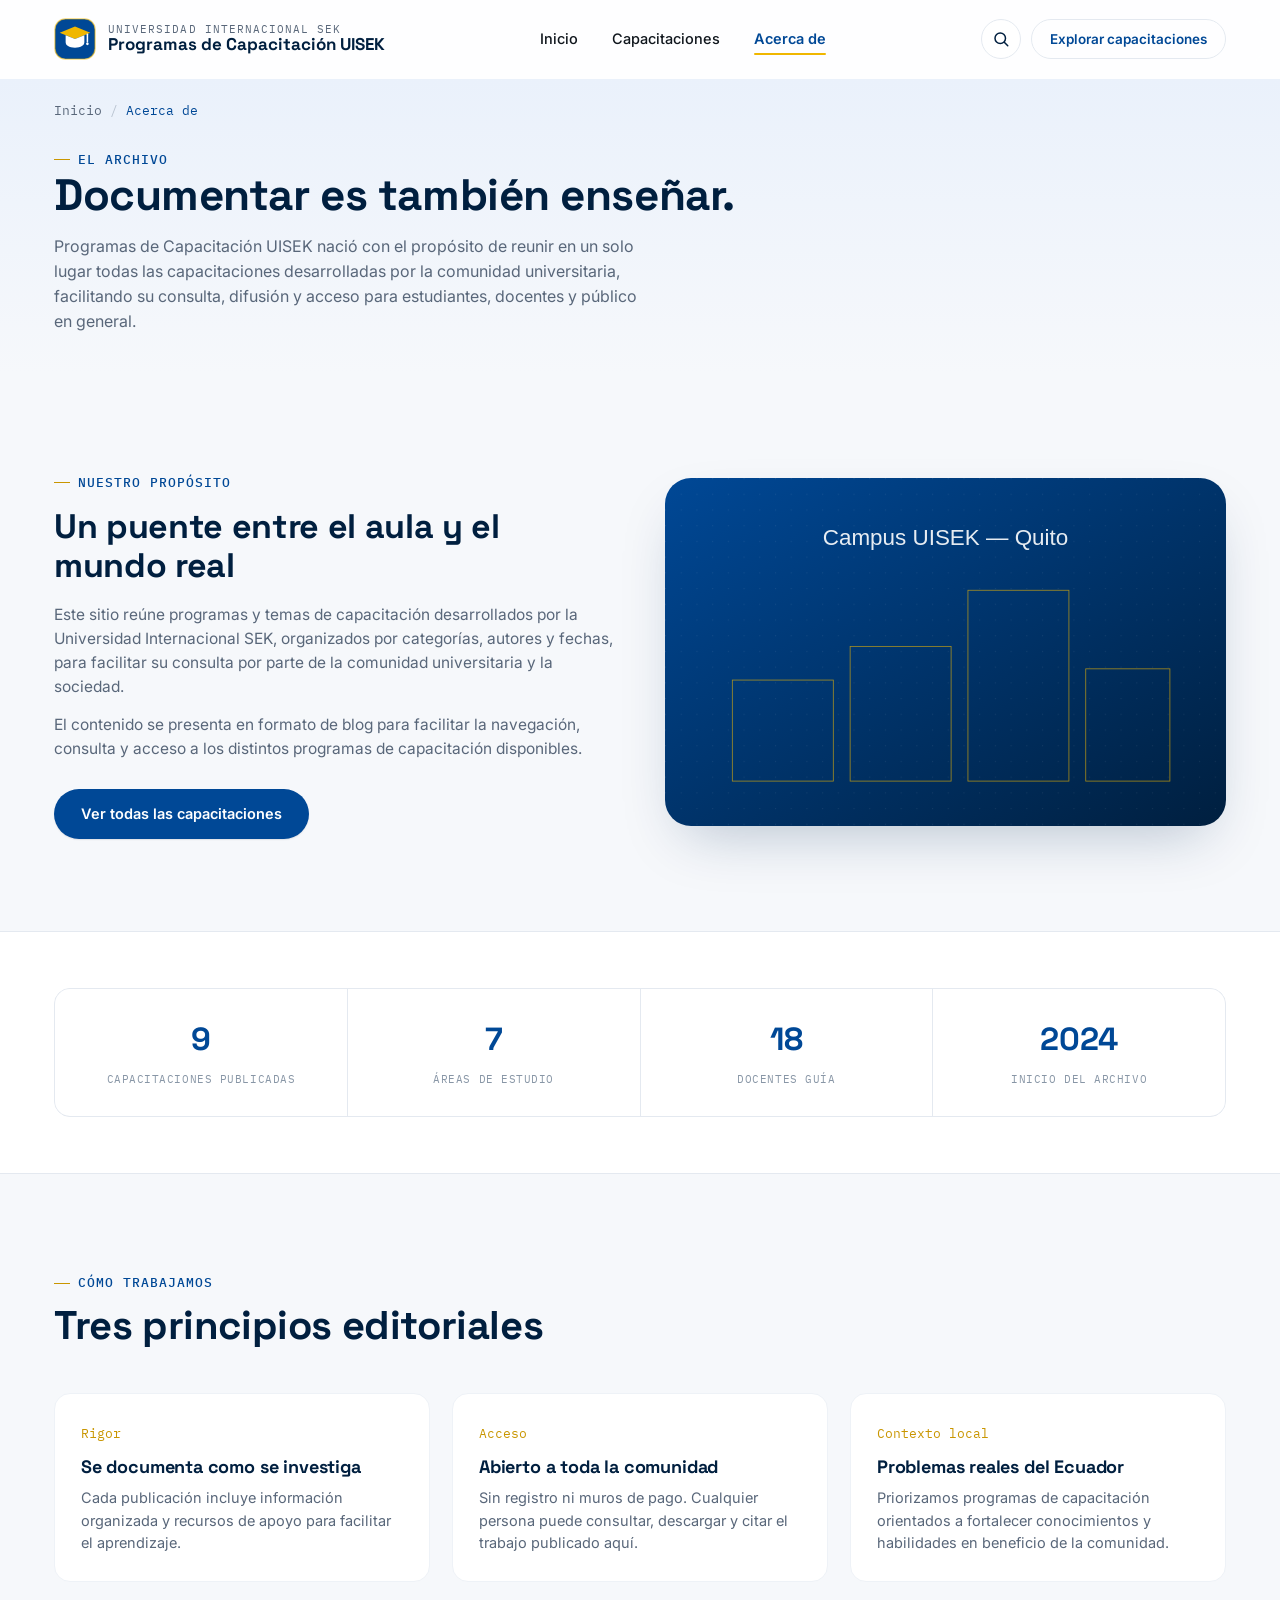
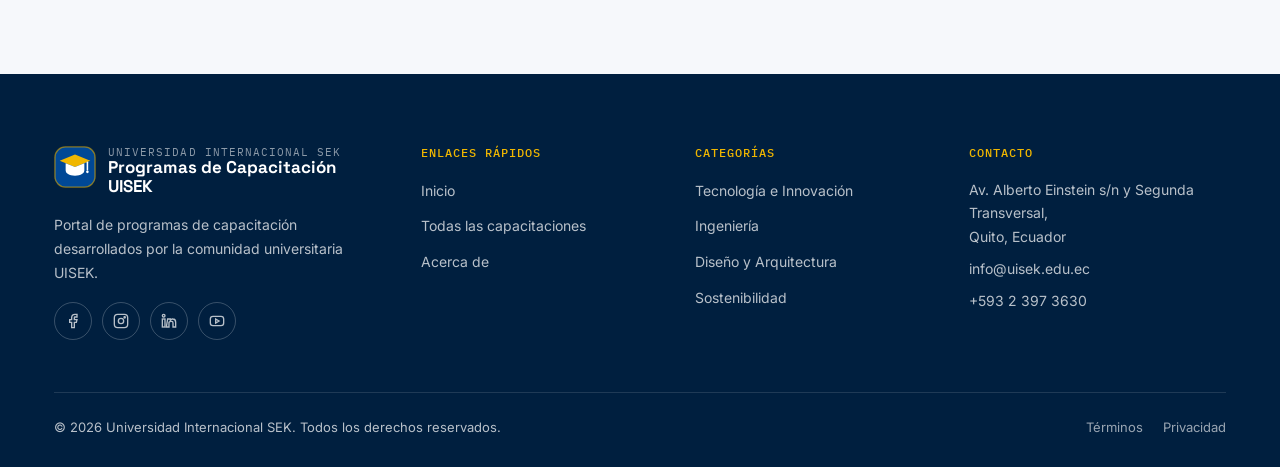
==== commit 535760c9: "Se cambio proyectos por capacitacion" ====
--- a/acerca.html
+++ b/acerca.html
@@ -3,8 +3,8 @@
 <head>
 <meta charset="UTF-8">
 <meta name="viewport" content="width=device-width, initial-scale=1.0">
-<title>Acerca de — Proyectos UISEK</title>
-<meta name="description" content="Conoce el propósito del archivo de proyectos académicos de la Universidad Internacional SEK.">
+<title>Acerca de — Programas de Capacitación UISEK</title>
+<meta name="description" content="Conoce el propósito del portal de programas de capacitación de la Universidad Internacional SEK.">
 <link rel="icon" href="assets/icons/logo-uisek.svg" type="image/svg+xml">
 <link rel="stylesheet" href="css/styles.css">
 </head>
@@ -16,20 +16,20 @@
       <img src="assets/icons/logo-uisek.svg" alt="Universidad Internacional SEK">
       <span class="brand-text">
         <span class="uni">Universidad Internacional SEK</span>
-        <span class="site">Proyectos UISEK</span>
+        <span class="site">Programas de Capacitación UISEK</span>
       </span>
     </a>
     <nav class="main-nav" aria-label="Navegación principal">
       <a href="index.html" data-page="inicio">Inicio</a>
-      <a href="proyectos.html" data-page="proyectos">Proyectos</a>
+      <a href="proyectos.html" data-page="proyectos">Capacitaciones</a>
       <a href="acerca.html" data-page="acerca">Acerca de</a>
       <!-- <a href="contacto.html" data-page="contacto">Contacto</a> -->
     </nav>
     <div class="header-actions">
-      <button class="icon-btn search-toggle" aria-label="Buscar proyectos">
+      <button class="icon-btn search-toggle" aria-label="Buscar capacitaciones">
         <svg viewBox="0 0 24 24" fill="none" stroke="currentColor" stroke-width="2" stroke-linecap="round" stroke-linejoin="round"><circle cx="11" cy="11" r="7"/><path d="m21 21-4.3-4.3"/></svg>
       </button>
-      <a class="btn btn-outline btn-sm" href="proyectos.html">Explorar proyectos</a>
+      <a class="btn btn-outline btn-sm" href="proyectos.html">Explorar capacitaciones</a>
       <button class="nav-toggle" aria-label="Abrir menú" aria-expanded="false"><span></span><span></span><span></span></button>
     </div>
   </div>
@@ -38,7 +38,7 @@
       <form>
         <div class="search-field">
           <svg viewBox="0 0 24 24" fill="none" stroke="currentColor" stroke-width="2" stroke-linecap="round" stroke-linejoin="round"><circle cx="11" cy="11" r="7"/><path d="m21 21-4.3-4.3"/></svg>
-          <input type="search" placeholder="Buscar proyectos, categorías, autores…" aria-label="Buscar proyectos">
+          <input type="search" placeholder="Buscar capacitaciones, categorías, autores…" aria-label="Buscar capacitaciones">
           <span class="search-hint">Enter ↵</span>
         </div>
       </form>
@@ -60,7 +60,7 @@
       <nav class="breadcrumb"><a href="index.html">Inicio</a><span class="sep">/</span><span class="current">Acerca de</span></nav>
       <span class="eyebrow">El archivo</span>
       <h1>Documentar es también enseñar.</h1>
-      <p>Proyectos UISEK nació de una pregunta simple: ¿qué pasa con el trabajo excepcional que se produce cada ciclo en las aulas? Este archivo existe para que no se quede en una carpeta, sino en un lugar donde se pueda leer, citar y compartir.</p>
+      <p>Programas de Capacitación UISEK nació con el propósito de reunir en un solo lugar todas las capacitaciones desarrolladas por la comunidad universitaria, facilitando su consulta, difusión y acceso para estudiantes, docentes y público en general.</p>
     </div>
   </section>
 
@@ -69,10 +69,10 @@
       <div>
         <span class="eyebrow">Nuestro propósito</span>
         <h2 style="font-size: clamp(26px,3vw,34px); margin-top:14px;">Un puente entre el aula y el mundo real</h2>
-        <p style="color:var(--slate); margin-top:18px; font-size:15.5px;">Cada semestre, cientos de estudiantes de la UISEK desarrollan soluciones a problemas reales: desde sistemas de riego inteligente hasta vivienda de emergencia. Este sitio reúne esos proyectos en un formato editorial claro, pensado tanto para la comunidad universitaria como para cualquier persona interesada en la innovación que se produce en Ecuador.</p>
-        <p style="color:var(--slate); margin-top:14px; font-size:15.5px;">El contenido se organiza como un blog — con fecha, autoría y categoría — porque creemos que la ciencia y el diseño se entienden mejor cuando se cuentan como una historia en desarrollo, no como un archivo estático.</p>
+        <p style="color:var(--slate); margin-top:18px; font-size:15.5px;">Este sitio reúne programas y temas de capacitación desarrollados por la Universidad Internacional SEK, organizados por categorías, autores y fechas, para facilitar su consulta por parte de la comunidad universitaria y la sociedad.</p>
+        <p style="color:var(--slate); margin-top:14px; font-size:15.5px;">El contenido se presenta en formato de blog para facilitar la navegación, consulta y acceso a los distintos programas de capacitación disponibles.</p>
         <div class="hero-actions" style="margin-top:28px;">
-          <a class="btn btn-primary" href="proyectos.html">Ver el archivo completo</a>
+          <a class="btn btn-primary" href="proyectos.html">Ver todas las capacitaciones</a>
           <!-- <a class="btn btn-outline" href="contacto.html">Publicar un proyecto</a> -->
         </div>
       </div>
@@ -83,7 +83,7 @@
   <section class="section section--tight" style="background:#fff; border-top:1px solid var(--line); border-bottom:1px solid var(--line);">
     <div class="container">
       <div class="stat-strip">
-        <div><strong id="ac-total">—</strong><span>Proyectos archivados</span></div>
+        <div><strong id="ac-total">—</strong><span>Capacitaciones publicadas</span></div>
         <div><strong id="ac-categorias">—</strong><span>Áreas de estudio</span></div>
         <div><strong>18</strong><span>Docentes guía</span></div>
         <div><strong>2024</strong><span>Inicio del archivo</span></div>
@@ -103,7 +103,7 @@
         <div class="value-card">
           <span class="num">Rigor</span>
           <h3>Se documenta como se investiga</h3>
-          <p>Cada publicación incluye metodología, autoría y fuentes verificables — no es una simple galería de imágenes bonitas.</p>
+          <p>Cada publicación incluye información organizada y recursos de apoyo para facilitar el aprendizaje.</p>
         </div>
         <div class="value-card">
           <span class="num">Acceso</span>
@@ -113,7 +113,7 @@
         <div class="value-card">
           <span class="num">Contexto local</span>
           <h3>Problemas reales del Ecuador</h3>
-          <p>Priorizamos proyectos que responden a necesidades concretas de nuestras comunidades, ciudades y territorios.</p>
+          <p>Priorizamos programas de capacitación orientados a fortalecer conocimientos y habilidades en beneficio de la comunidad.</p>
         </div>
       </div>
     </div>
@@ -140,10 +140,10 @@
           <img src="assets/icons/logo-uisek.svg" alt="Universidad Internacional SEK" width="42" height="42">
           <span class="brand-text">
             <span class="uni">Universidad Internacional SEK</span>
-            <span class="site">Proyectos UISEK</span>
+            <span class="site">Programas de Capacitación UISEK</span>
           </span>
         </div>
-        <p>Archivo abierto de proyectos académicos: investigación, tecnología y diseño hechos por la comunidad UISEK.</p>
+        <p>Portal de programas de capacitación desarrollados por la comunidad universitaria UISEK.</p>
         <div class="social-row">
           <a href="#" aria-label="Facebook"><svg viewBox="0 0 24 24" fill="none" stroke="currentColor" stroke-width="2"><path d="M18 2h-3a5 5 0 0 0-5 5v3H7v4h3v8h4v-8h3l1-4h-4V7a1 1 0 0 1 1-1h3z"/></svg></a>
           <a href="#" aria-label="Instagram"><svg viewBox="0 0 24 24" fill="none" stroke="currentColor" stroke-width="2"><rect x="2" y="2" width="20" height="20" rx="5"/><circle cx="12" cy="12" r="4"/><circle cx="17.5" cy="6.5" r="1"/></svg></a>
@@ -155,7 +155,7 @@
         <h4>Enlaces rápidos</h4>
         <ul>
           <li><a href="index.html">Inicio</a></li>
-          <li><a href="proyectos.html">Todos los proyectos</a></li>
+          <li><a href="proyectos.html">Todas las capacitaciones</a></li>
           <li><a href="acerca.html">Acerca de</a></li>
           <!-- <li><a href="contacto.html">Contacto</a></li> -->
         </ul>
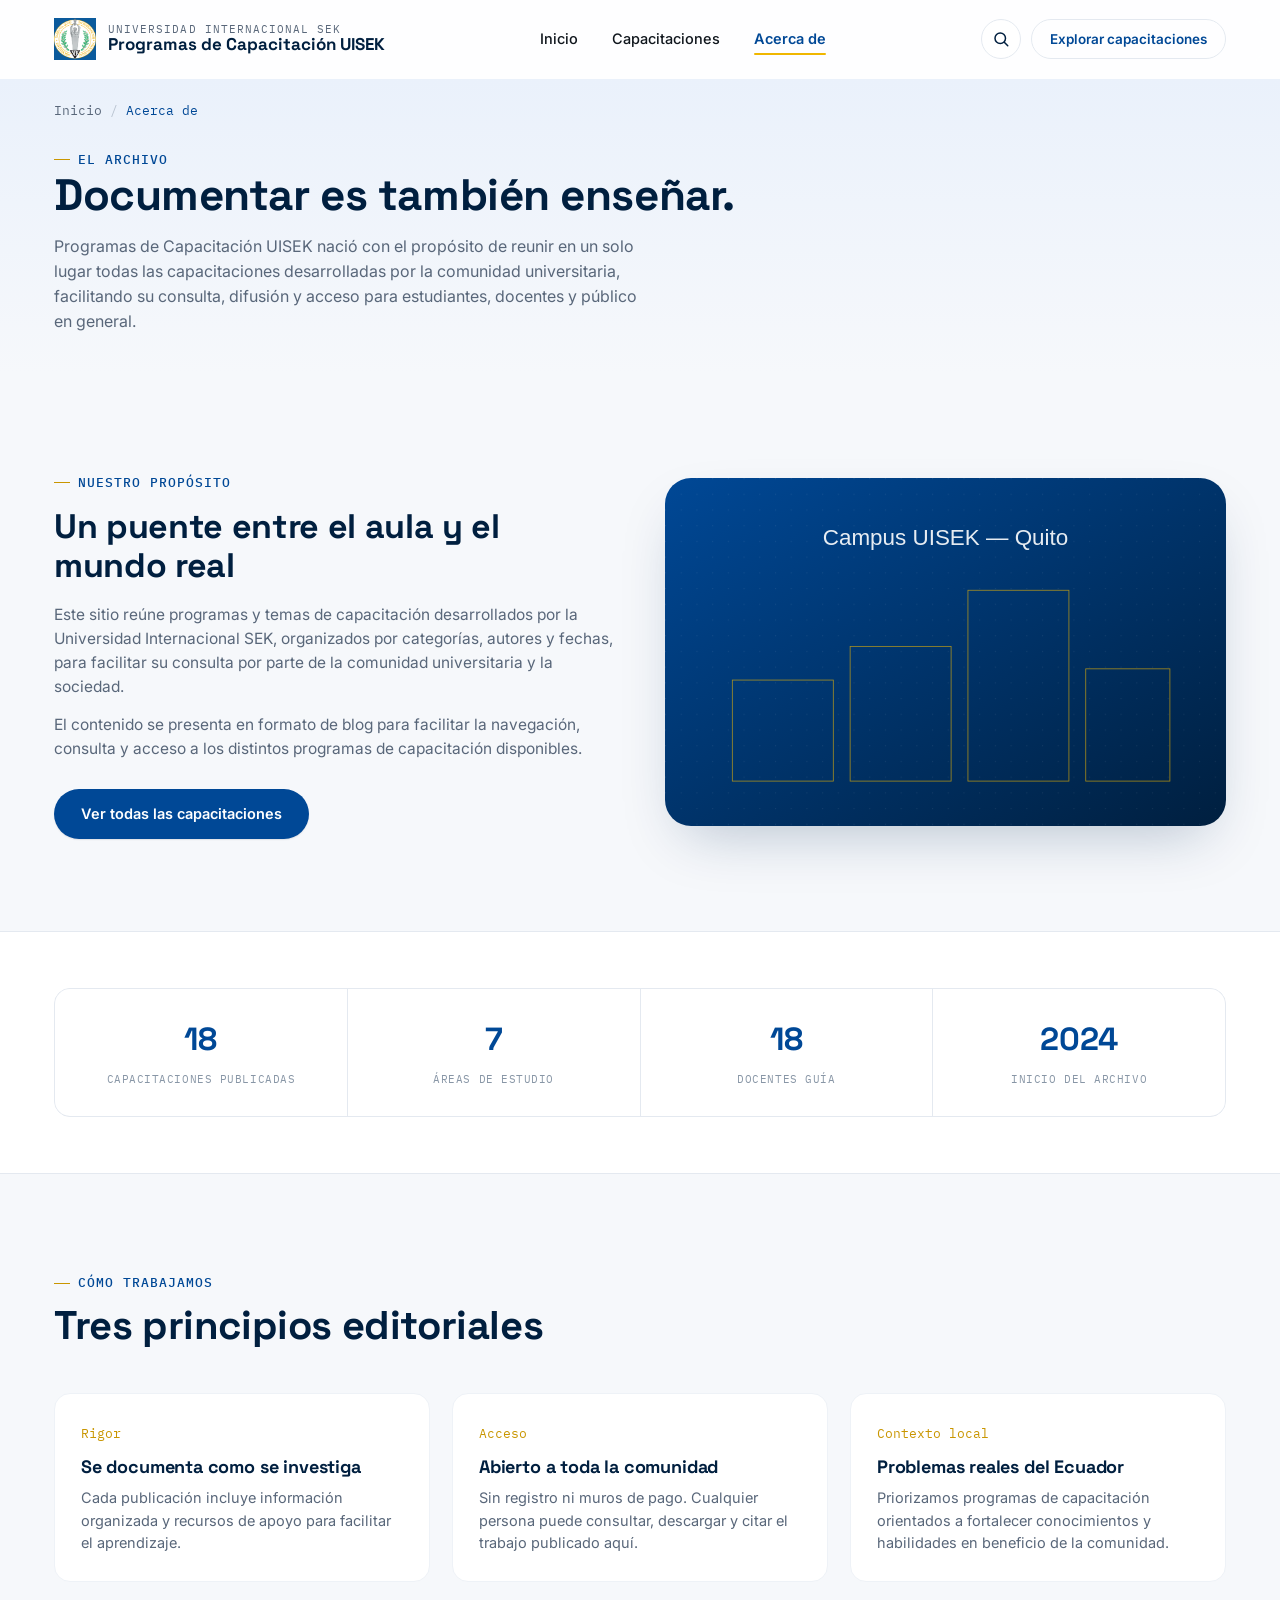
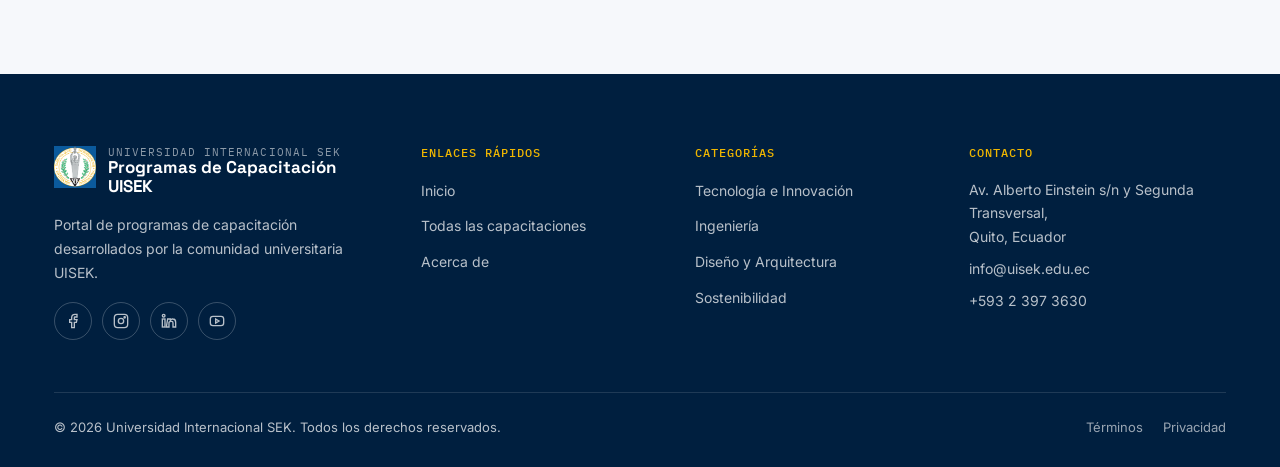
==== commit a0fc8a6e: "Logo de la uisek agregado" ====
--- a/acerca.html
+++ b/acerca.html
@@ -5,7 +5,7 @@
 <meta name="viewport" content="width=device-width, initial-scale=1.0">
 <title>Acerca de — Programas de Capacitación UISEK</title>
 <meta name="description" content="Conoce el propósito del portal de programas de capacitación de la Universidad Internacional SEK.">
-<link rel="icon" href="assets/icons/logo-uisek.svg" type="image/svg+xml">
+<link rel="icon" href="assets/icons/logo-uisek.png" type="image/svg+xml">
 <link rel="stylesheet" href="css/styles.css">
 </head>
 <body data-page="acerca">
@@ -13,7 +13,7 @@
 <header class="site-header">
   <div class="container header-inner">
     <a class="brand" href="index.html">
-      <img src="assets/icons/logo-uisek.svg" alt="Universidad Internacional SEK">
+      <img src="assets/icons/logo-uisek.png" alt="Universidad Internacional SEK">
       <span class="brand-text">
         <span class="uni">Universidad Internacional SEK</span>
         <span class="site">Programas de Capacitación UISEK</span>
@@ -137,7 +137,7 @@
     <div class="footer-grid">
       <div class="footer-col">
         <div class="footer-brand">
-          <img src="assets/icons/logo-uisek.svg" alt="Universidad Internacional SEK" width="42" height="42">
+          <img src="assets/icons/logo-uisek.png" alt="Universidad Internacional SEK" width="42" height="42">
           <span class="brand-text">
             <span class="uni">Universidad Internacional SEK</span>
             <span class="site">Programas de Capacitación UISEK</span>
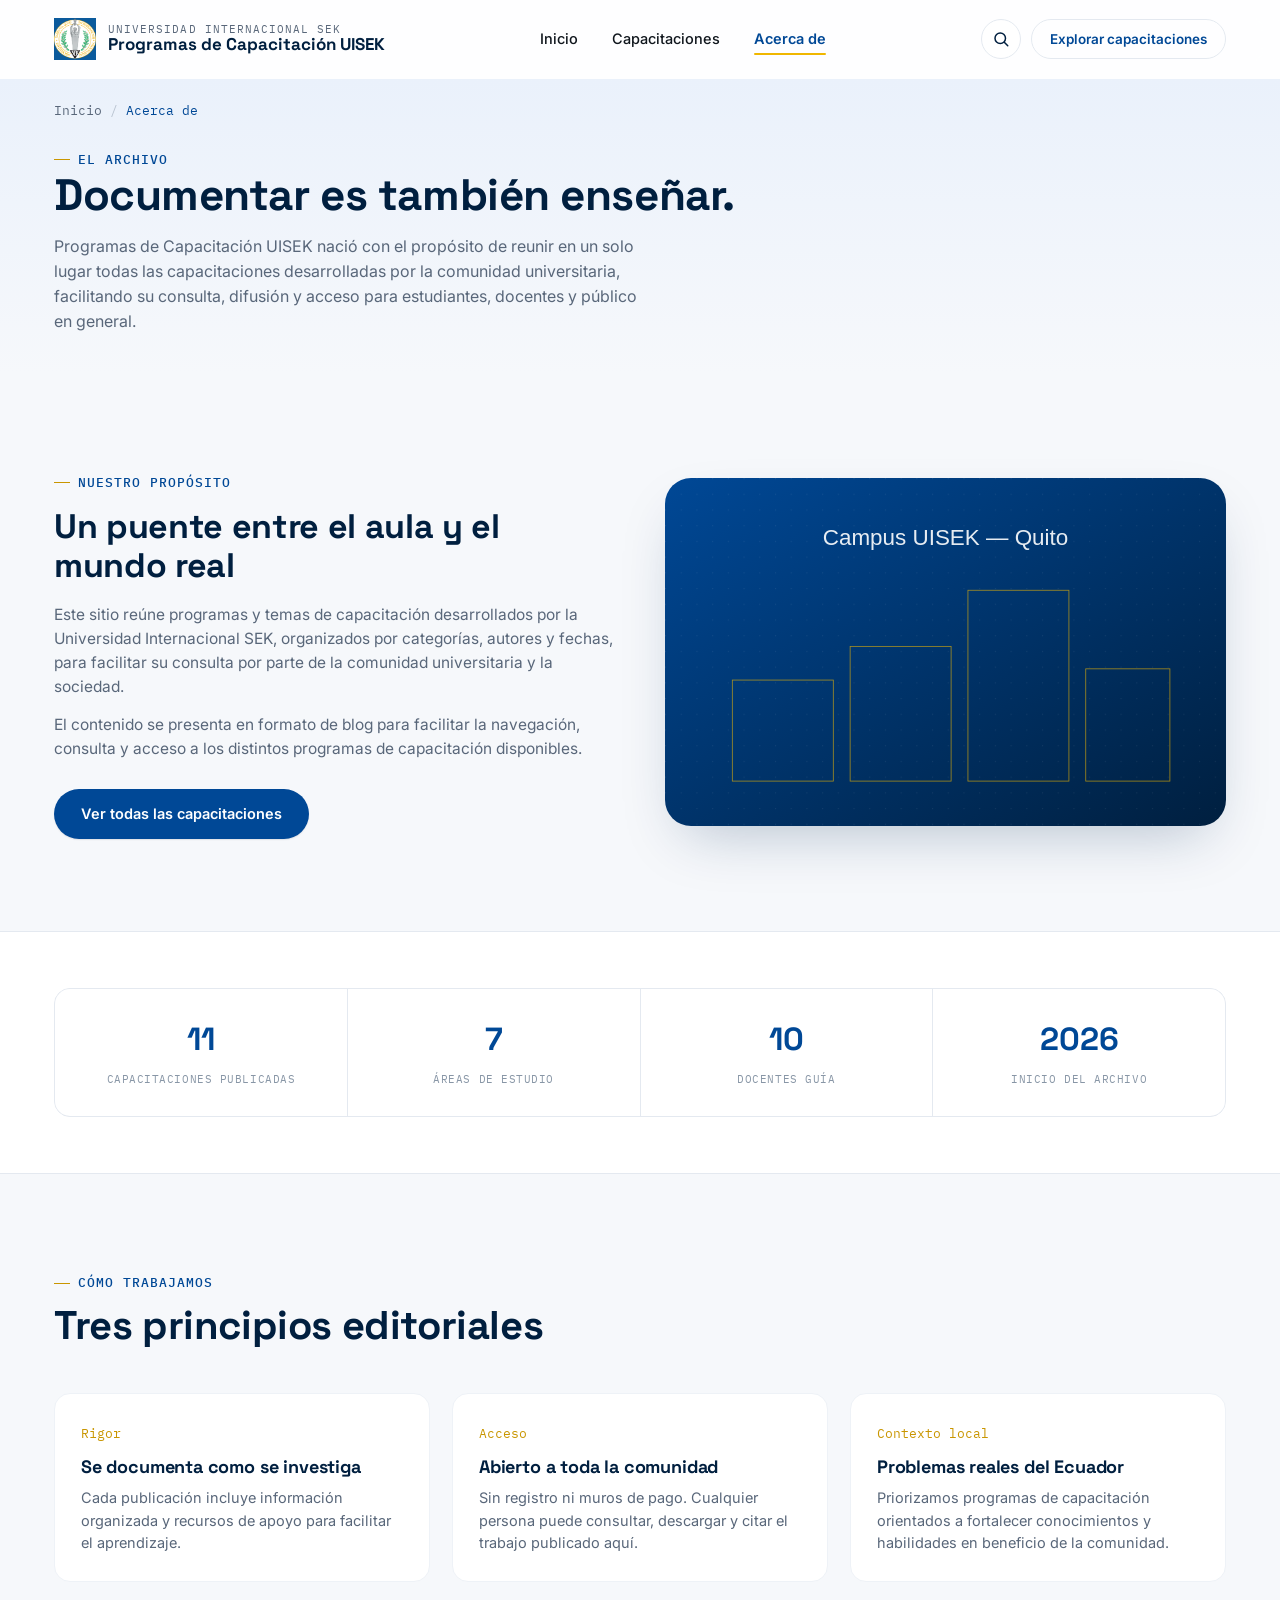
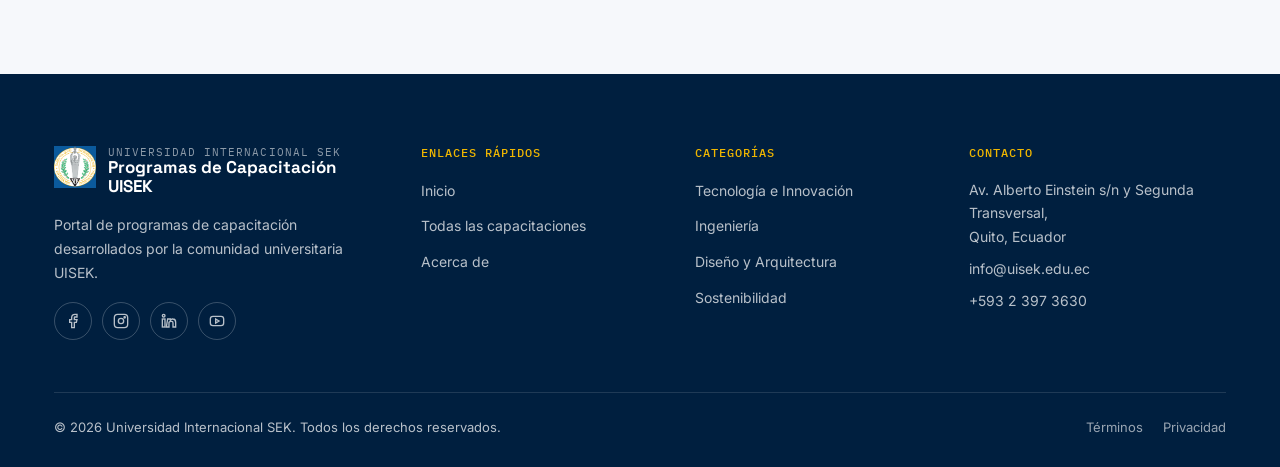
==== commit 3d719377: "mejoras visuales" ====
--- a/acerca.html
+++ b/acerca.html
@@ -85,8 +85,8 @@
       <div class="stat-strip">
         <div><strong id="ac-total">—</strong><span>Capacitaciones publicadas</span></div>
         <div><strong id="ac-categorias">—</strong><span>Áreas de estudio</span></div>
-        <div><strong>18</strong><span>Docentes guía</span></div>
-        <div><strong>2024</strong><span>Inicio del archivo</span></div>
+        <div><strong>10</strong><span>Docentes guía</span></div>
+        <div><strong>2026</strong><span>Inicio del archivo</span></div>
       </div>
     </div>
   </section>
